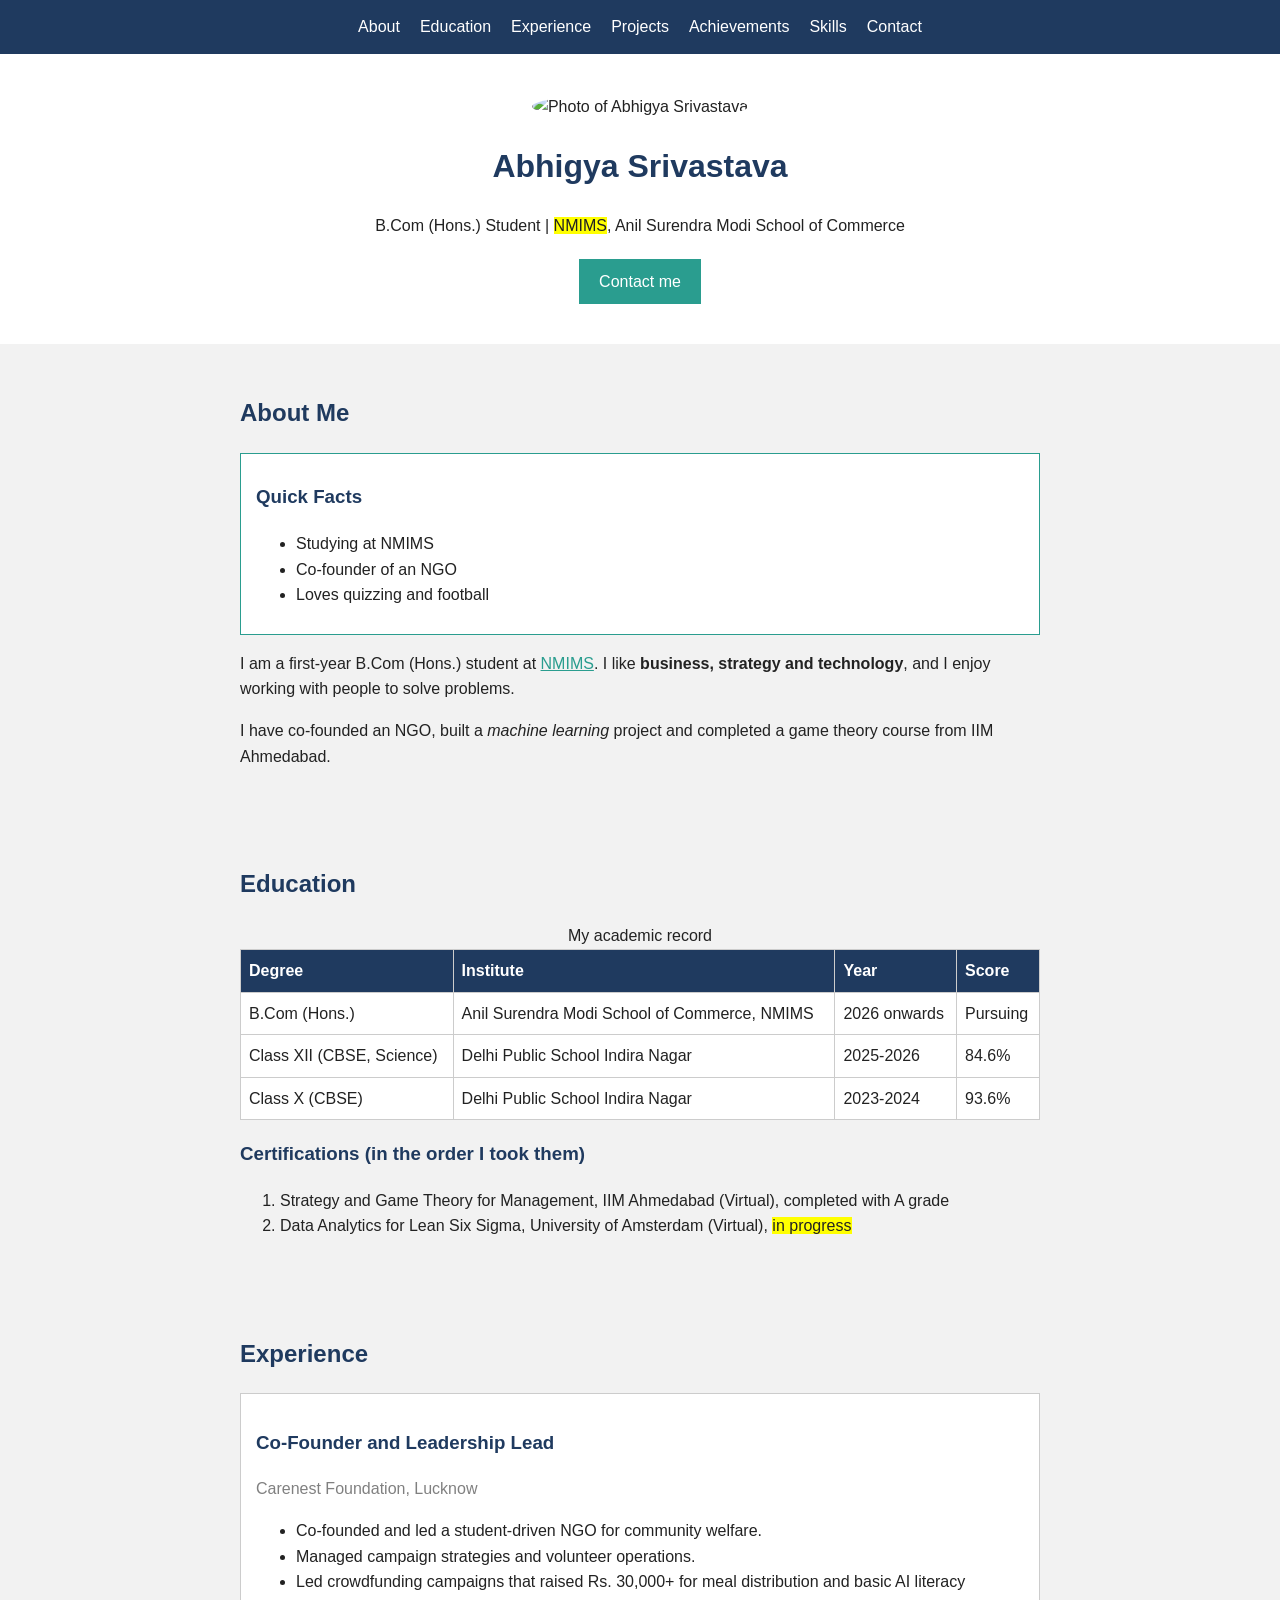
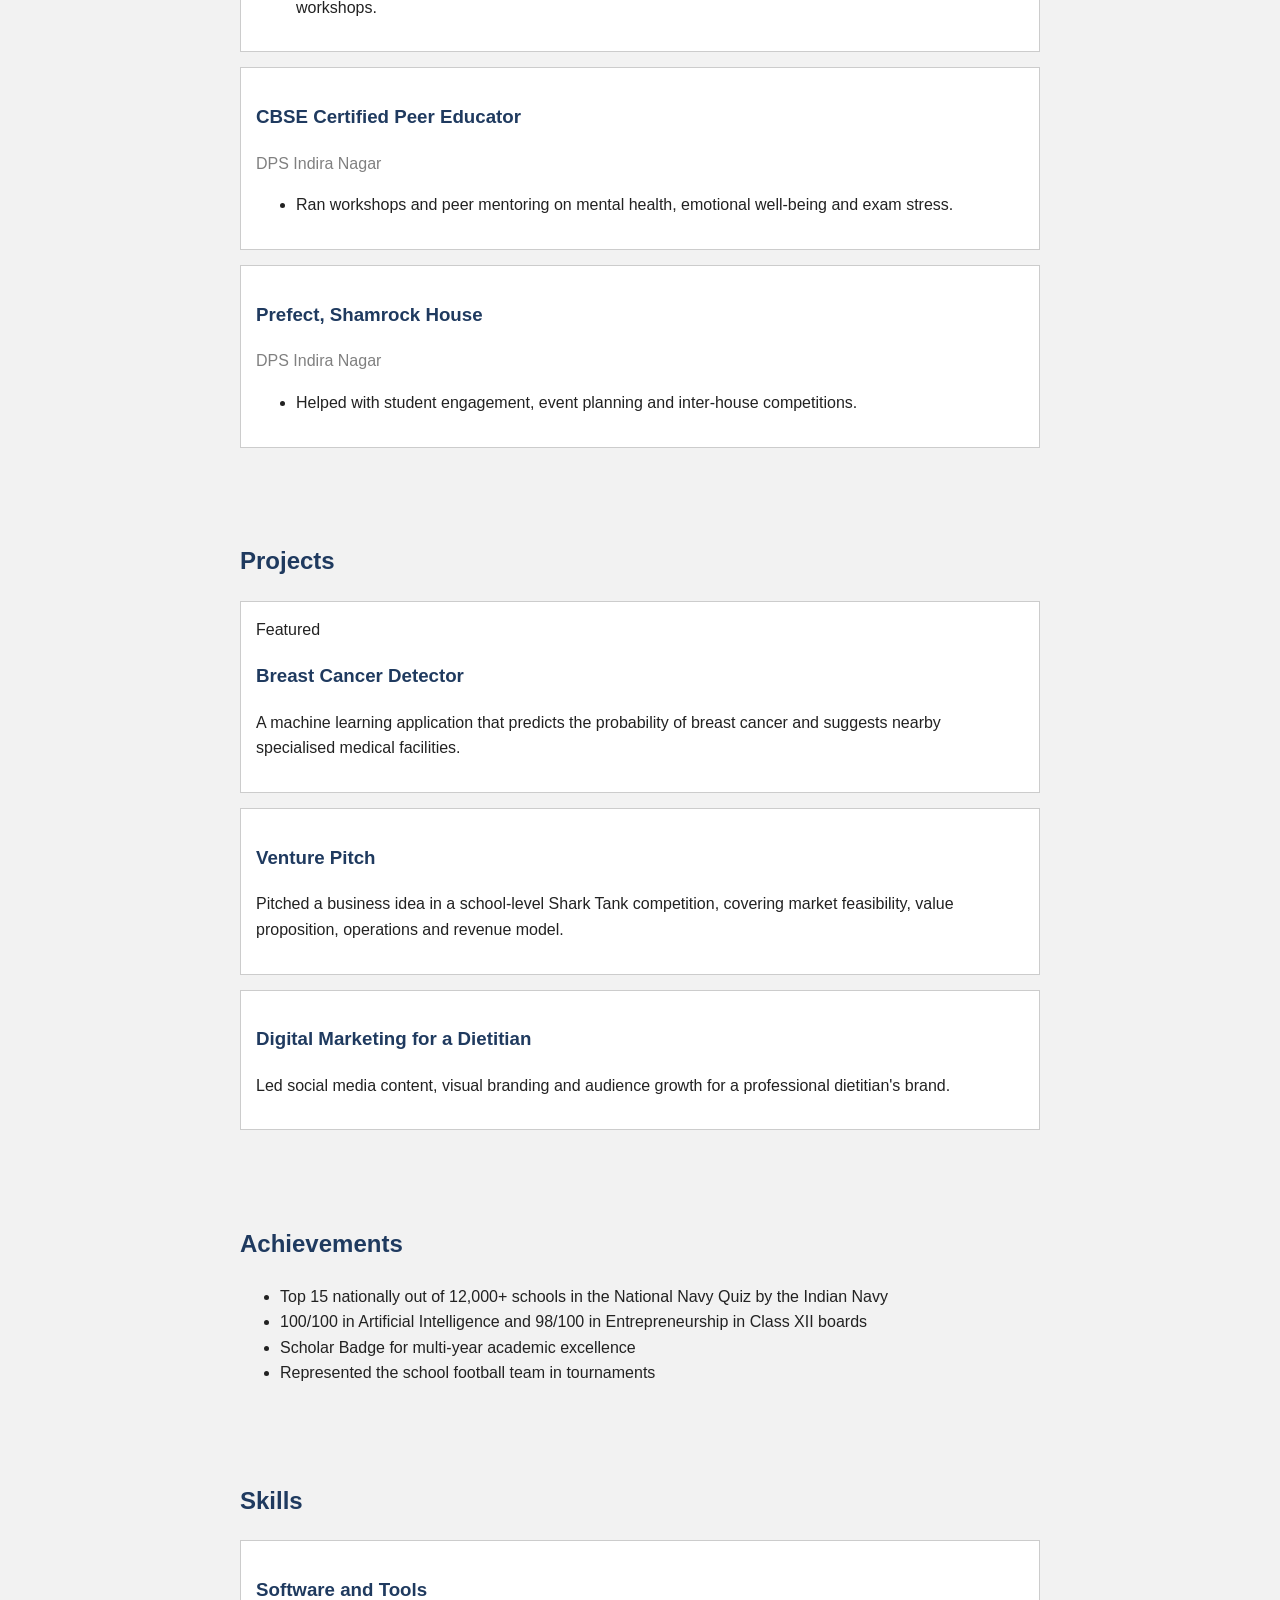
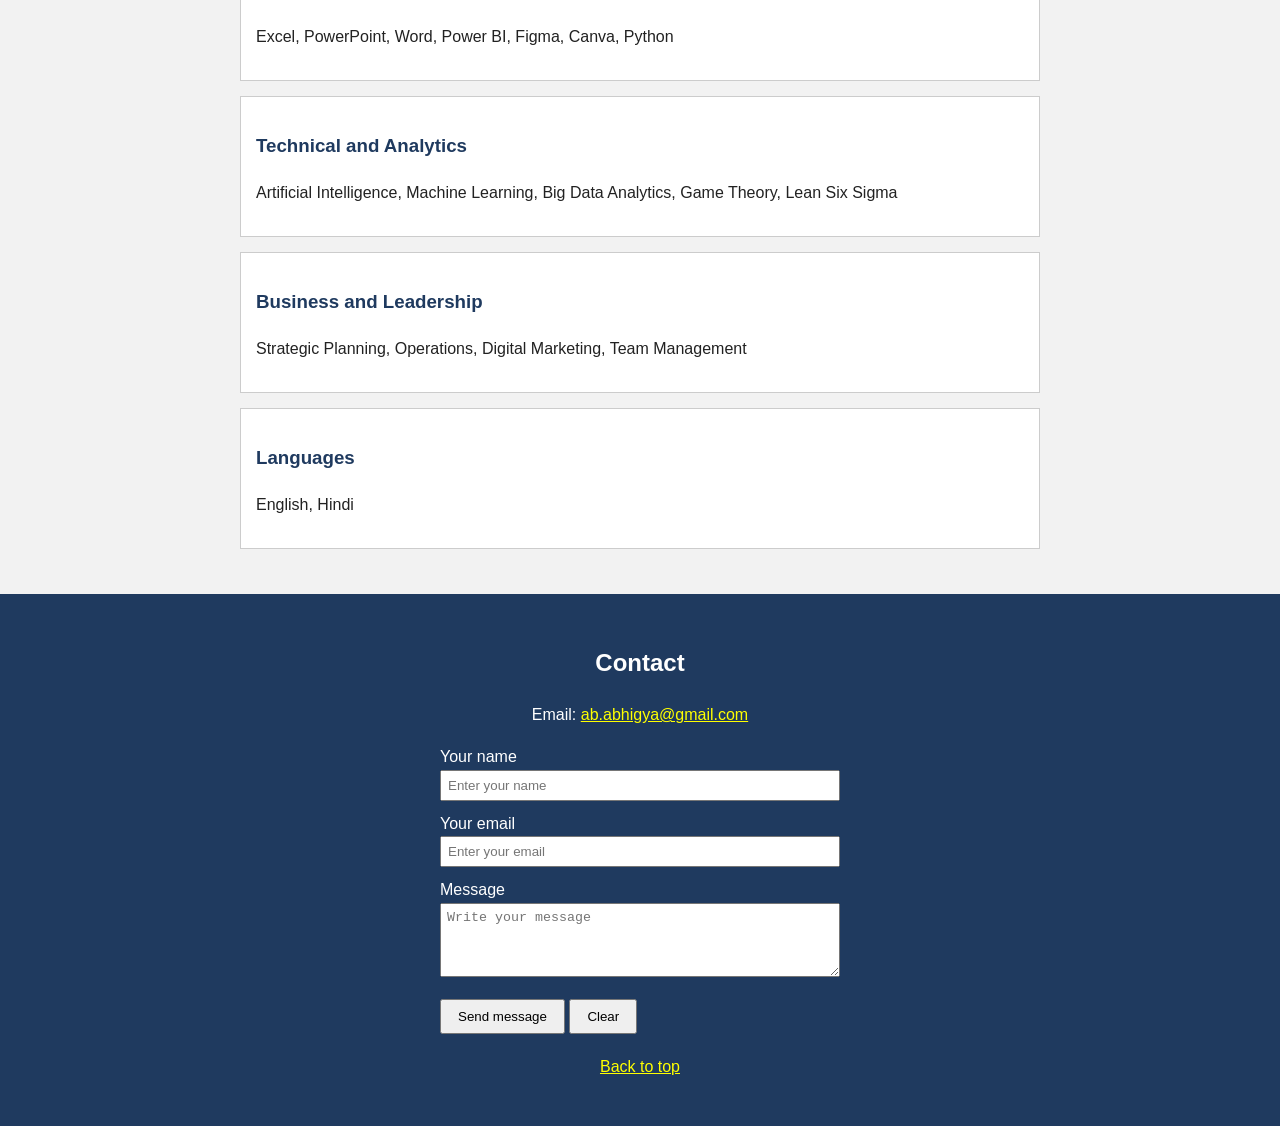
==== index.html @ fe004c6f "Rename Resume Abhigya.html to index.html" ====
<!DOCTYPE html>
<html lang="en">
<head>
  <meta charset="UTF-8">
  <meta name="viewport" content="width=device-width, initial-scale=1">
  <title>Abhigya Srivastava | Resume</title>

  <!-- Google Font -->
  <link href="https://fonts.googleapis.com/css2?family=Poppins:wght@400;500;600&display=swap" rel="stylesheet">

  <!-- External CSS file (the "link" way of adding CSS) -->
  <link rel="stylesheet" href="style.css">
</head>

<body>

  <!-- ========== NAVIGATION (semantic tag: nav) ========== -->
  <nav id="navbar">
    <a href="#about">About</a>
    <a href="#education">Education</a>
    <a href="#experience">Experience</a>
    <a href="#projects">Projects</a>
    <a href="#achievements">Achievements</a>
    <a href="#skills">Skills</a>
    <a href="#contact">Contact</a>
  </nav>

  <!-- ========== HEADER (semantic tag: header) ========== -->
  <header id="top">
    <!-- Image tag with a file path: the photo is inside the images folder -->
    <img src="images/photo.png" alt="Photo of Abhigya Srivastava" class="profile-photo">
    <h1>Abhigya Srivastava</h1>
    <p class="tagline">B.Com (Hons.) Student | <span class="highlight">NMIMS</span>, Anil Surendra Modi School of Commerce</p>
    <a href="#contact" class="button">Contact me</a>
  </header>

  <!-- ========== MAIN CONTENT (semantic tag: main) ========== -->
  <main>

    <!-- ----- About ----- -->
    <section id="about">
      <h2>About Me</h2>

      <!-- aside floats to the right of the text (float property) -->
      <aside class="facts">
        <h3>Quick Facts</h3>
        <ul>
          <li>Studying at NMIMS</li>
          <li>Co-founder of an NGO</li>
          <li>Loves quizzing and football</li>
        </ul>
      </aside>

      <p>
        I am a first-year B.Com (Hons.) student at
        <a href="https://www.nmims.edu" target="_blank">NMIMS</a>.
        I like <strong>business, strategy and technology</strong>, and I enjoy working
        with people to solve problems.
      </p>
      <p>
        I have co-founded an NGO, built a <em>machine learning</em> project and completed
        a game theory course from IIM Ahmedabad.
      </p>
    </section>

    <!-- ----- Education ----- -->
    <section id="education">
      <h2>Education</h2>

      <!-- HTML table -->
      <table>
        <caption>My academic record</caption>
        <thead>
          <tr>
            <th>Degree</th>
            <th>Institute</th>
            <th>Year</th>
            <th>Score</th>
          </tr>
        </thead>
        <tbody>
          <tr>
            <td>B.Com (Hons.)</td>
            <td>Anil Surendra Modi School of Commerce, NMIMS</td>
            <td>2026 onwards</td>
            <td>Pursuing</td>
          </tr>
          <tr>
            <td>Class XII (CBSE, Science)</td>
            <td>Delhi Public School Indira Nagar</td>
            <td>2025-2026</td>
            <td>84.6%</td>
          </tr>
          <tr>
            <td>Class X (CBSE)</td>
            <td>Delhi Public School Indira Nagar</td>
            <td>2023-2024</td>
            <td>93.6%</td>
          </tr>
        </tbody>
      </table>

      <h3>Certifications (in the order I took them)</h3>
      <!-- Ordered list -->
      <ol>
        <li>Strategy and Game Theory for Management, IIM Ahmedabad (Virtual), completed with A grade</li>
        <li>Data Analytics for Lean Six Sigma, University of Amsterdam (Virtual), <span class="highlight">in progress</span></li>
      </ol>
    </section>

    <!-- ----- Experience ----- -->
    <section id="experience">
      <h2>Experience</h2>

      <article class="card">
        <h3>Co-Founder and Leadership Lead</h3>
        <p class="place">Carenest Foundation, Lucknow</p>
        <!-- Unordered list -->
        <ul>
          <li>Co-founded and led a student-driven NGO for community welfare.</li>
          <li>Managed campaign strategies and volunteer operations.</li>
          <li>Led crowdfunding campaigns that raised Rs. 30,000+ for meal distribution and basic AI literacy workshops.</li>
        </ul>
      </article>

      <article class="card">
        <h3>CBSE Certified Peer Educator</h3>
        <p class="place">DPS Indira Nagar</p>
        <ul>
          <li>Ran workshops and peer mentoring on mental health, emotional well-being and exam stress.</li>
        </ul>
      </article>

      <article class="card">
        <h3>Prefect, Shamrock House</h3>
        <p class="place">DPS Indira Nagar</p>
        <ul>
          <li>Helped with student engagement, event planning and inter-house competitions.</li>
        </ul>
      </article>
    </section>

    <!-- ----- Projects ----- -->
    <section id="projects">
      <h2>Projects</h2>

      <article class="card">
        <span class="badge">Featured</span>
        <h3>Breast Cancer Detector</h3>
        <p>
          A machine learning application that predicts the probability of breast cancer
          and suggests nearby specialised medical facilities.
        </p>
      </article>

      <article class="card">
        <h3>Venture Pitch</h3>
        <p>
          Pitched a business idea in a school-level Shark Tank competition, covering
          market feasibility, value proposition, operations and revenue model.
        </p>
      </article>

      <article class="card">
        <h3>Digital Marketing for a Dietitian</h3>
        <p>
          Led social media content, visual branding and audience growth for a
          professional dietitian's brand.
        </p>
      </article>
    </section>

    <!-- ----- Achievements ----- -->
    <section id="achievements">
      <h2>Achievements</h2>
      <ul>
        <li>Top 15 nationally out of 12,000+ schools in the National Navy Quiz by the Indian Navy</li>
        <li>100/100 in Artificial Intelligence and 98/100 in Entrepreneurship in Class XII boards</li>
        <li>Scholar Badge for multi-year academic excellence</li>
        <li>Represented the school football team in tournaments</li>
      </ul>
    </section>

    <!-- ----- Skills ----- -->
    <section id="skills">
      <h2>Skills</h2>

      <div class="skills-grid">
        <div class="card">
          <h3>Software and Tools</h3>
          <p>Excel, PowerPoint, Word, Power BI, Figma, Canva, Python</p>
        </div>

        <div class="card">
          <h3>Technical and Analytics</h3>
          <p>Artificial Intelligence, Machine Learning, Big Data Analytics, Game Theory, Lean Six Sigma</p>
        </div>

        <div class="card">
          <h3>Business and Leadership</h3>
          <p>Strategic Planning, Operations, Digital Marketing, Team Management</p>
        </div>

        <div class="card">
          <h3>Languages</h3>
          <p>English, Hindi</p>
        </div>
      </div>
    </section>

  </main>

  <!-- ========== FOOTER with a form (semantic tag: footer) ========== -->
  <footer id="contact">
    <h2>Contact</h2>
    <p>Email: <a href="mailto:ab.abhigya@gmail.com">ab.abhigya@gmail.com</a></p>

    <!-- Form with labels, names, a button and submit -->
    <form action="mailto:ab.abhigya@gmail.com" method="post" enctype="text/plain">
      <label for="fullname">Your name</label>
      <input type="text" id="fullname" name="fullname" placeholder="Enter your name" required>

      <label for="email">Your email</label>
      <input type="email" id="email" name="email" placeholder="Enter your email" required>

      <label for="message">Message</label>
      <textarea id="message" name="message" rows="4" placeholder="Write your message"></textarea>

      <button type="submit">Send message</button>
      <button type="reset" class="reset">Clear</button>
    </form>

    <p><a href="#top">Back to top</a></p>
  </footer>

</body>
</html>
---- style.css ----
/* Colours: dark blue #1f3a5f, teal #2a9d8f, light grey #f2f2f2 */

body {
  font-family: Arial, sans-serif;
  margin: 0;
  background-color: #f2f2f2;
  color: #222222;
  line-height: 1.6;
}

h1, h2, h3 {
  color: #1f3a5f;
}

a {
  color: #2a9d8f;
}

a:hover {
  color: #1f3a5f;
}

/* navigation bar */
#navbar {
  display: flex;
  justify-content: center;
  gap: 20px;
  padding: 14px;
  background-color: #1f3a5f;
  position: sticky;
  top: 0;
}

#navbar a {
  color: white;
  text-decoration: none;
}

#navbar a:hover {
  color: yellow;
}

/* top section */
#top {
  text-align: center;
  padding: 40px 20px;
  background-color: white;
}

.profile-photo {
  width: 150px;
  height: 150px;
  border-radius: 50%;
}

.tagline {
  margin: 4px 0;
}

.highlight {
  background-color: yellow;
}

.button {
  display: inline-block;
  margin-top: 16px;
  padding: 10px 20px;
  background-color: #2a9d8f;
  color: white;
  text-decoration: none;
}

.button:hover {
  background-color: #1f3a5f;
  color: white;
}

/* sections */
section {
  max-width: 800px;
  margin: 0 auto;
  padding: 30px 20px;
}

.card {
  background-color: white;
  padding: 15px;
  margin-bottom: 15px;
  border: 1px solid #cccccc;
}

.place {
  color: gray;
}

.facts {
  background-color: white;
  border: 1px solid #2a9d8f;
  padding: 10px 15px;
  margin-bottom: 15px;
}

/* table */
table {
  width: 100%;
  border-collapse: collapse;
  background-color: white;
}

th, td {
  border: 1px solid #cccccc;
  padding: 8px;
  text-align: left;
}

th {
  background-color: #1f3a5f;
  color: white;
}

/* contact form */
#contact {
  text-align: center;
  padding: 30px 20px;
  background-color: #1f3a5f;
  color: white;
}

#contact h2 {
  color: white;
}

#contact a {
  color: yellow;
}

form {
  max-width: 400px;
  margin: 0 auto 20px;
  text-align: left;
}

label {
  display: block;
  margin-top: 10px;
}

input, textarea {
  width: 100%;
  padding: 6px;
  box-sizing: border-box;
}

button {
  margin-top: 15px;
  padding: 8px 16px;
  cursor: pointer;
}
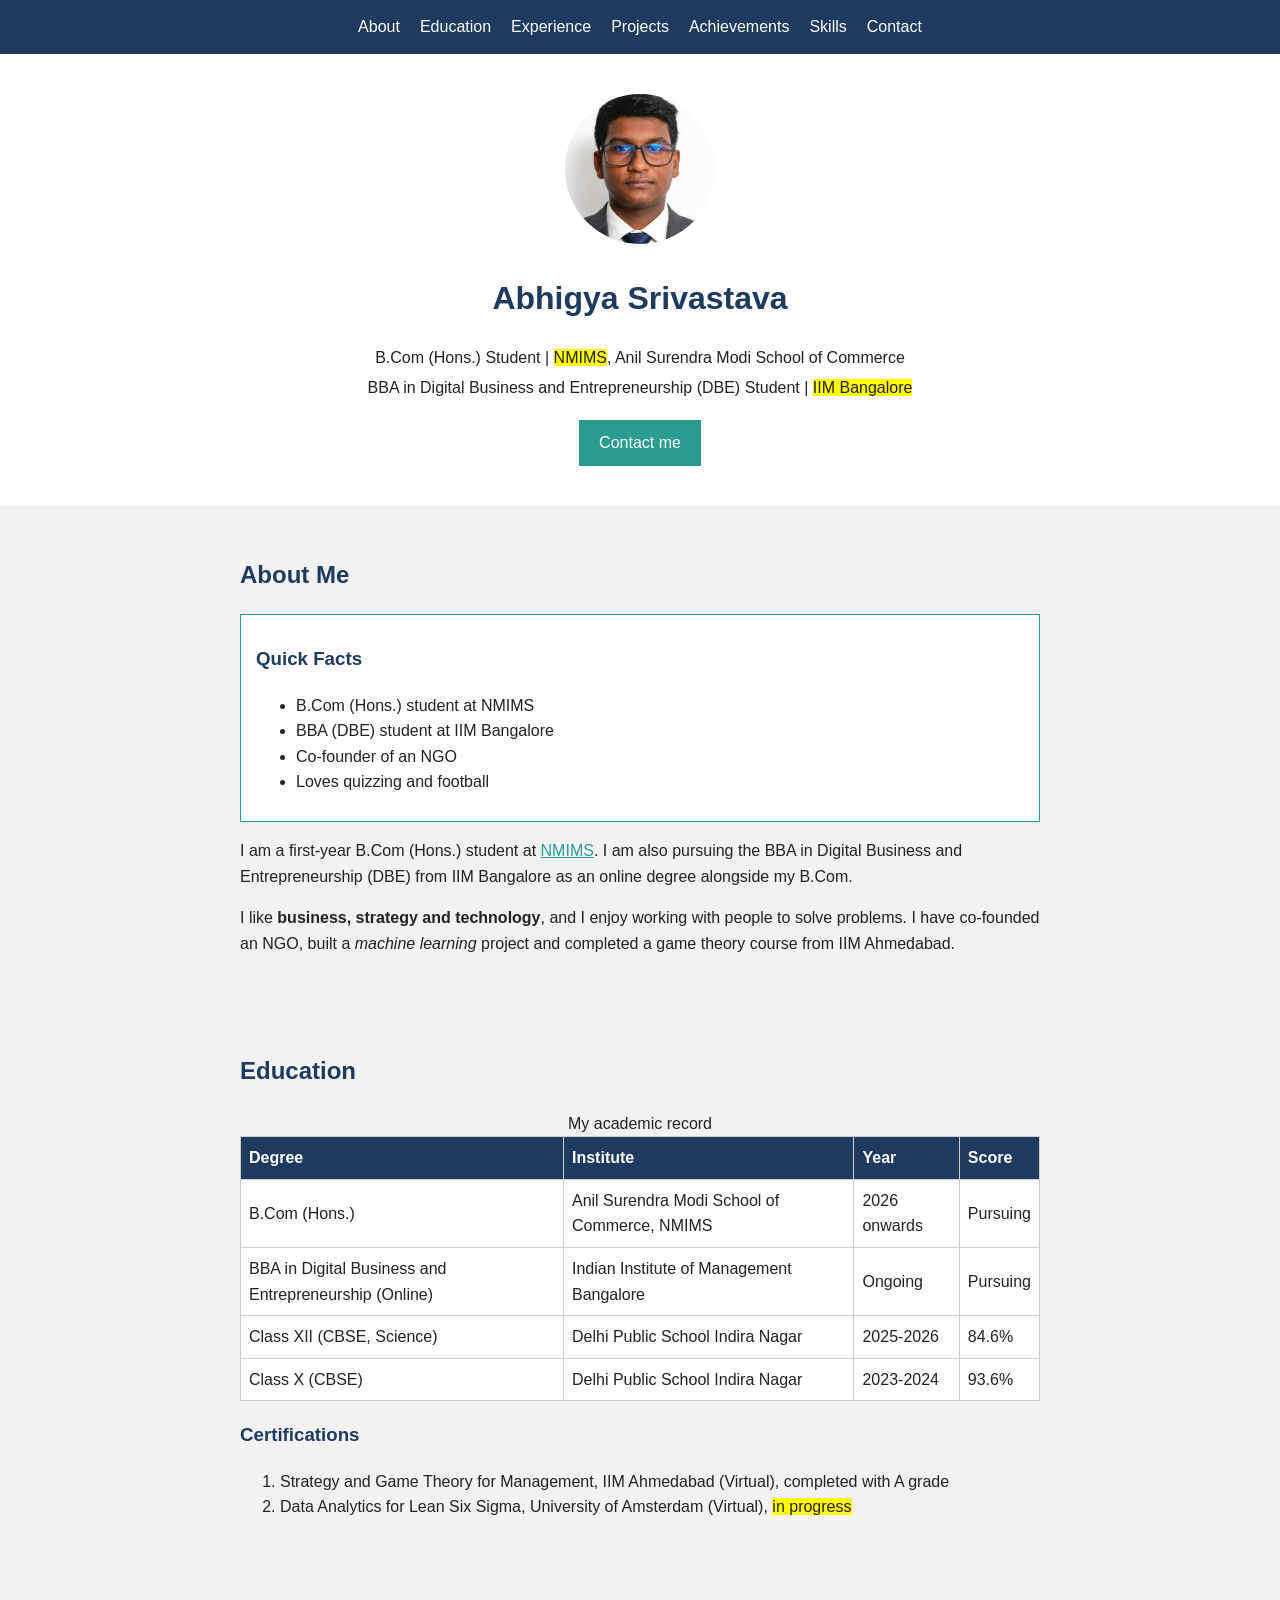
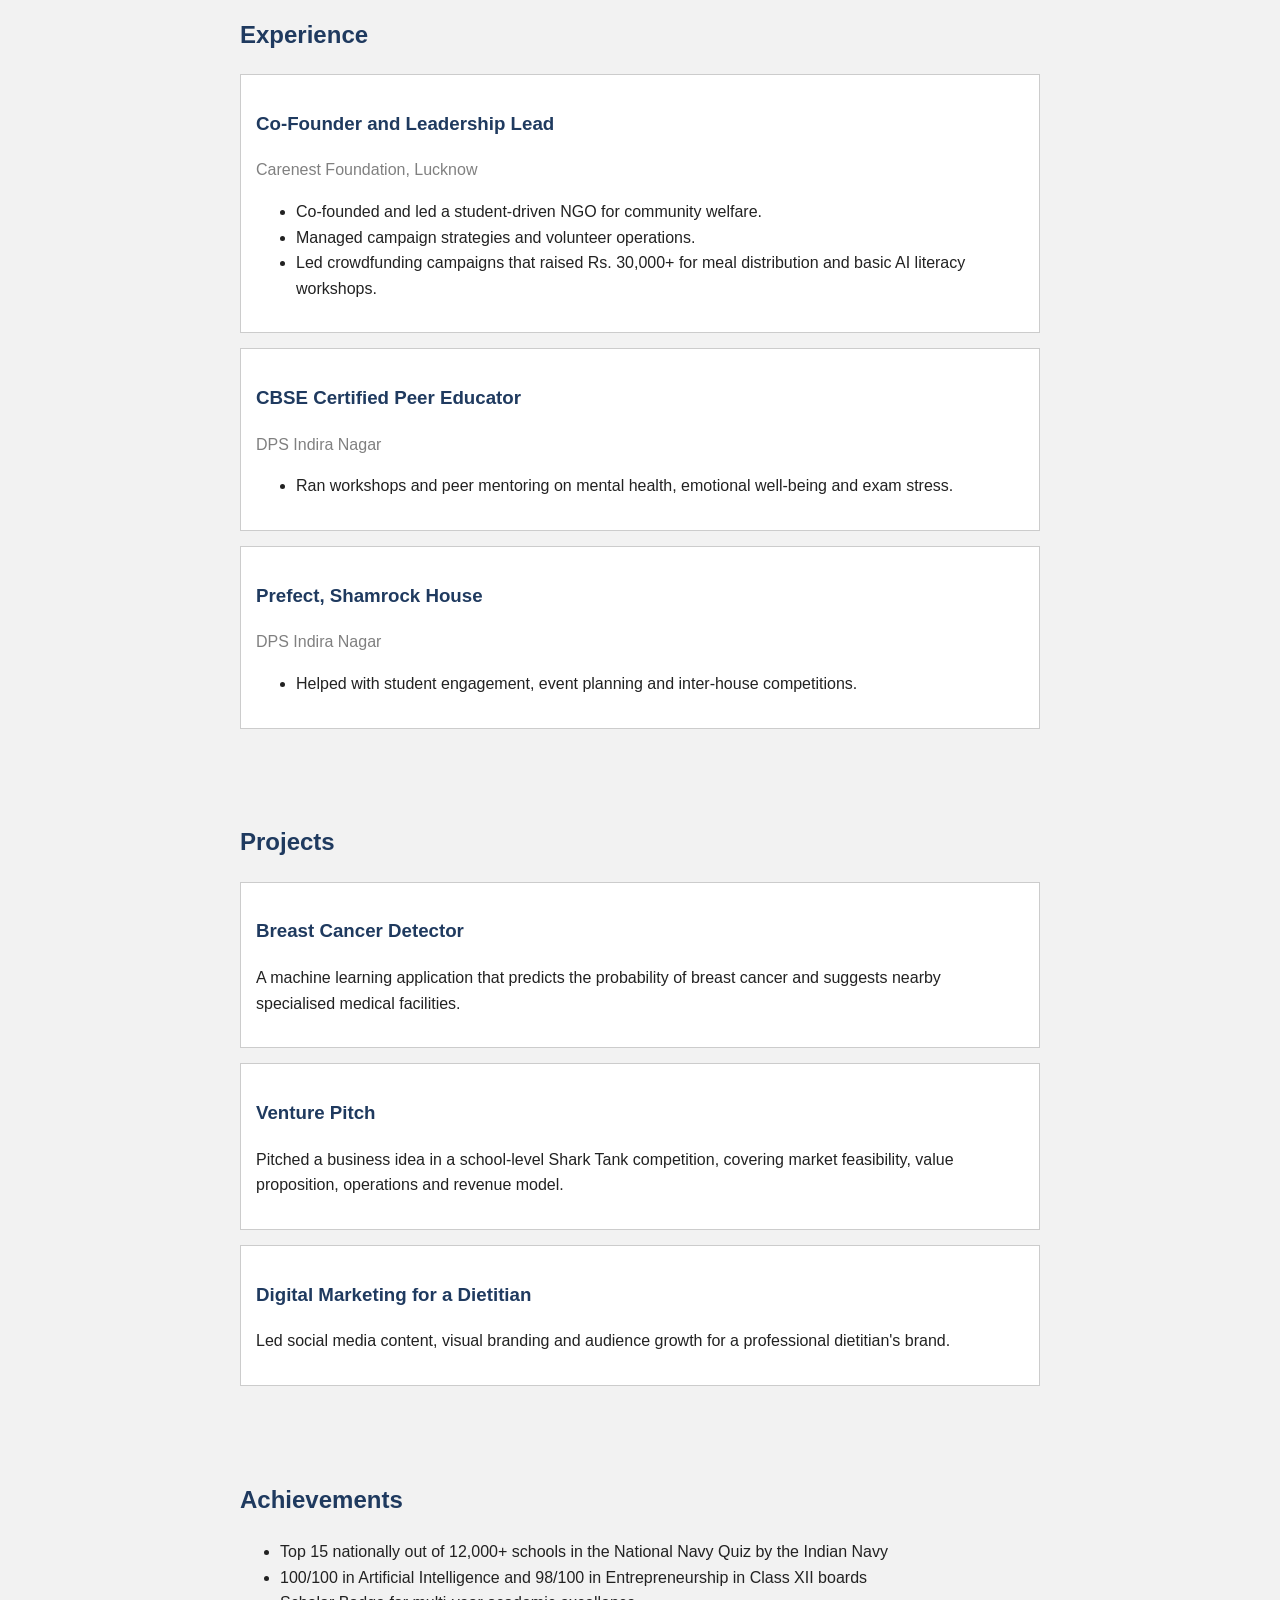
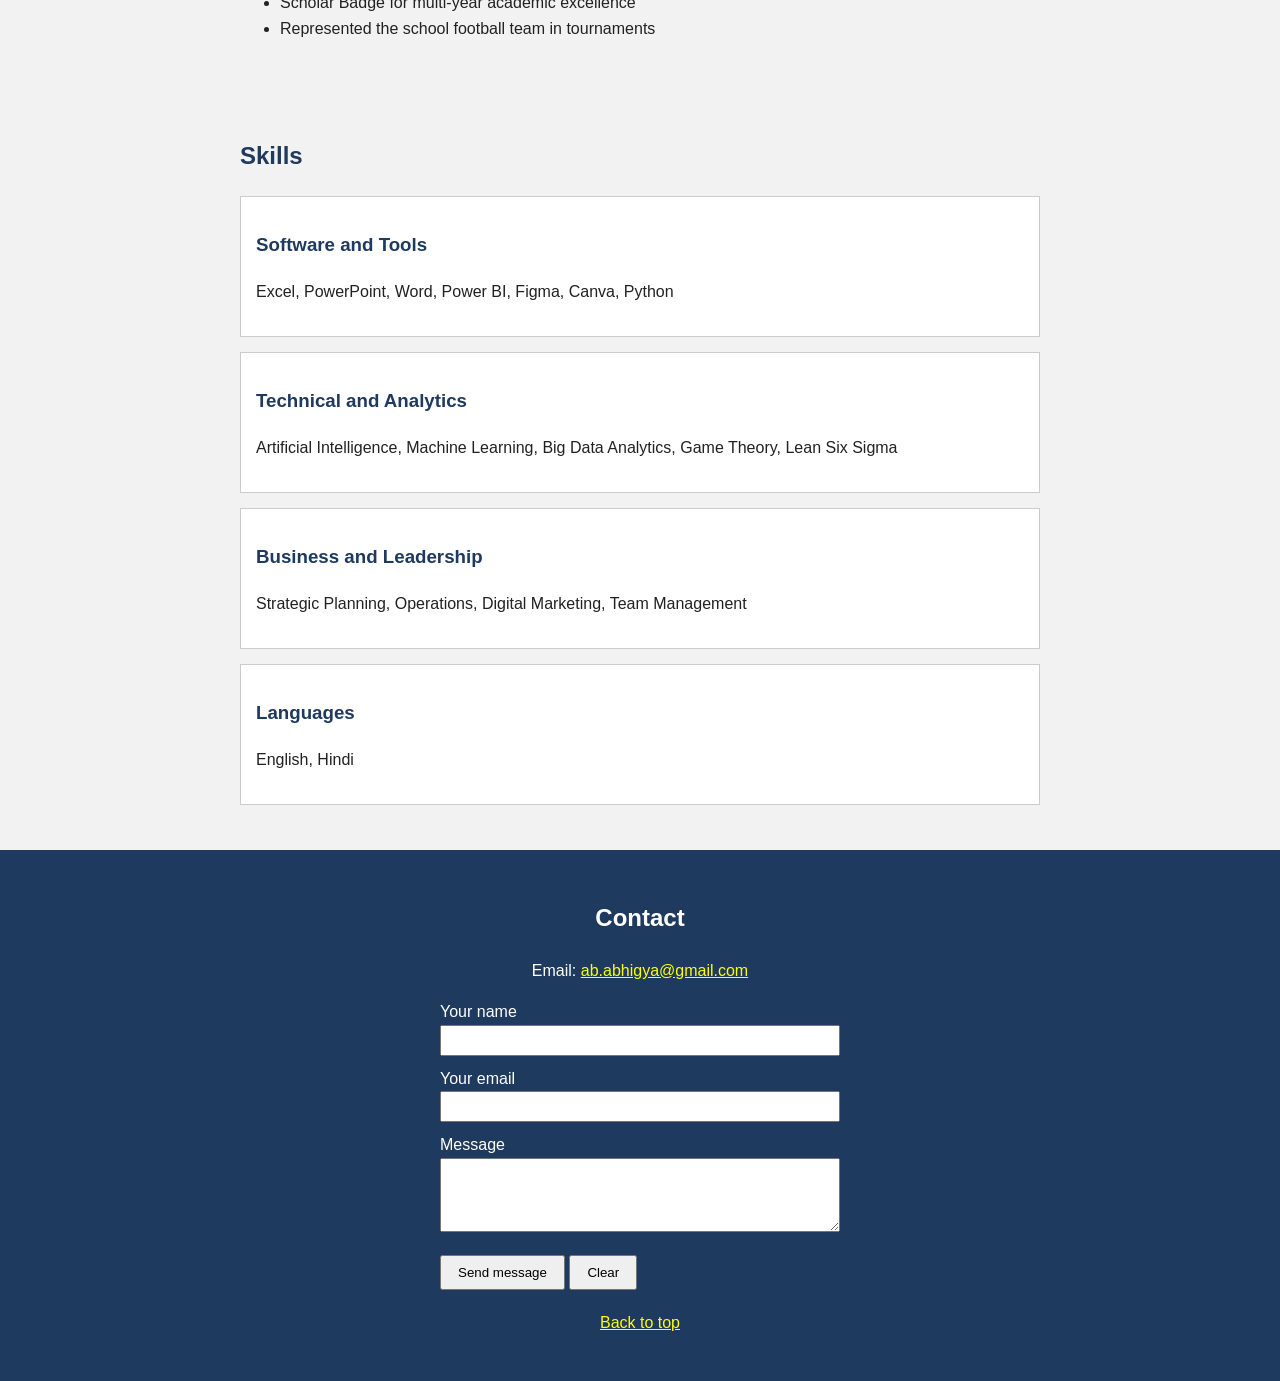
==== commit bbf3bddd: "Update index.html" ====
--- a/index.html
+++ b/index.html
@@ -5,16 +5,13 @@
   <meta name="viewport" content="width=device-width, initial-scale=1">
   <title>Abhigya Srivastava | Resume</title>
 
-  <!-- Google Font -->
-  <link href="https://fonts.googleapis.com/css2?family=Poppins:wght@400;500;600&display=swap" rel="stylesheet">
-
-  <!-- External CSS file (the "link" way of adding CSS) -->
+  <!-- Link to my CSS file -->
   <link rel="stylesheet" href="style.css">
 </head>
 
 <body>
 
-  <!-- ========== NAVIGATION (semantic tag: nav) ========== -->
+  <!-- Navigation bar -->
   <nav id="navbar">
     <a href="#about">About</a>
     <a href="#education">Education</a>
@@ -25,49 +22,50 @@
     <a href="#contact">Contact</a>
   </nav>
 
-  <!-- ========== HEADER (semantic tag: header) ========== -->
+  <!-- Top section with photo and name -->
   <header id="top">
-    <!-- Image tag with a file path: the photo is inside the images folder -->
-    <img src="images/photo.png" alt="Photo of Abhigya Srivastava" class="profile-photo">
+    <!-- The photo file must be in the same folder as this file and named photo.png -->
+    <img src="photo.png" alt="Photo of Abhigya Srivastava" class="profile-photo">
     <h1>Abhigya Srivastava</h1>
     <p class="tagline">B.Com (Hons.) Student | <span class="highlight">NMIMS</span>, Anil Surendra Modi School of Commerce</p>
+    <p class="tagline">BBA in Digital Business and Entrepreneurship (DBE) Student | <span class="highlight">IIM Bangalore</span></p>
     <a href="#contact" class="button">Contact me</a>
   </header>
 
-  <!-- ========== MAIN CONTENT (semantic tag: main) ========== -->
   <main>
 
-    <!-- ----- About ----- -->
+    <!-- About -->
     <section id="about">
       <h2>About Me</h2>
 
-      <!-- aside floats to the right of the text (float property) -->
-      <aside class="facts">
+      <div class="facts">
         <h3>Quick Facts</h3>
         <ul>
-          <li>Studying at NMIMS</li>
+          <li>B.Com (Hons.) student at NMIMS</li>
+          <li>BBA (DBE) student at IIM Bangalore</li>
           <li>Co-founder of an NGO</li>
           <li>Loves quizzing and football</li>
         </ul>
-      </aside>
+      </div>
 
       <p>
         I am a first-year B.Com (Hons.) student at
         <a href="https://www.nmims.edu" target="_blank">NMIMS</a>.
-        I like <strong>business, strategy and technology</strong>, and I enjoy working
-        with people to solve problems.
+        I am also pursuing the BBA in Digital Business and Entrepreneurship (DBE) from
+        IIM Bangalore as an online degree alongside my B.Com.
       </p>
       <p>
-        I have co-founded an NGO, built a <em>machine learning</em> project and completed
-        a game theory course from IIM Ahmedabad.
+        I like <strong>business, strategy and technology</strong>, and I enjoy working
+        with people to solve problems. I have co-founded an NGO, built a
+        <em>machine learning</em> project and completed a game theory course from
+        IIM Ahmedabad.
       </p>
     </section>
 
-    <!-- ----- Education ----- -->
+    <!-- Education -->
     <section id="education">
       <h2>Education</h2>
 
-      <!-- HTML table -->
       <table>
         <caption>My academic record</caption>
         <thead>
@@ -86,6 +84,12 @@
             <td>Pursuing</td>
           </tr>
           <tr>
+            <td>BBA in Digital Business and Entrepreneurship (Online)</td>
+            <td>Indian Institute of Management Bangalore</td>
+            <td>Ongoing</td>
+            <td>Pursuing</td>
+          </tr>
+          <tr>
             <td>Class XII (CBSE, Science)</td>
             <td>Delhi Public School Indira Nagar</td>
             <td>2025-2026</td>
@@ -100,77 +104,74 @@
         </tbody>
       </table>
 
-      <h3>Certifications (in the order I took them)</h3>
-      <!-- Ordered list -->
+      <h3>Certifications</h3>
       <ol>
         <li>Strategy and Game Theory for Management, IIM Ahmedabad (Virtual), completed with A grade</li>
         <li>Data Analytics for Lean Six Sigma, University of Amsterdam (Virtual), <span class="highlight">in progress</span></li>
       </ol>
     </section>
 
-    <!-- ----- Experience ----- -->
+    <!-- Experience -->
     <section id="experience">
       <h2>Experience</h2>
 
-      <article class="card">
+      <div class="card">
         <h3>Co-Founder and Leadership Lead</h3>
         <p class="place">Carenest Foundation, Lucknow</p>
-        <!-- Unordered list -->
         <ul>
           <li>Co-founded and led a student-driven NGO for community welfare.</li>
           <li>Managed campaign strategies and volunteer operations.</li>
           <li>Led crowdfunding campaigns that raised Rs. 30,000+ for meal distribution and basic AI literacy workshops.</li>
         </ul>
-      </article>
-
-      <article class="card">
+      </div>
+
+      <div class="card">
         <h3>CBSE Certified Peer Educator</h3>
         <p class="place">DPS Indira Nagar</p>
         <ul>
           <li>Ran workshops and peer mentoring on mental health, emotional well-being and exam stress.</li>
         </ul>
-      </article>
-
-      <article class="card">
+      </div>
+
+      <div class="card">
         <h3>Prefect, Shamrock House</h3>
         <p class="place">DPS Indira Nagar</p>
         <ul>
           <li>Helped with student engagement, event planning and inter-house competitions.</li>
         </ul>
-      </article>
-    </section>
-
-    <!-- ----- Projects ----- -->
+      </div>
+    </section>
+
+    <!-- Projects -->
     <section id="projects">
       <h2>Projects</h2>
 
-      <article class="card">
-        <span class="badge">Featured</span>
+      <div class="card">
         <h3>Breast Cancer Detector</h3>
         <p>
           A machine learning application that predicts the probability of breast cancer
           and suggests nearby specialised medical facilities.
         </p>
-      </article>
-
-      <article class="card">
+      </div>
+
+      <div class="card">
         <h3>Venture Pitch</h3>
         <p>
           Pitched a business idea in a school-level Shark Tank competition, covering
           market feasibility, value proposition, operations and revenue model.
         </p>
-      </article>
-
-      <article class="card">
+      </div>
+
+      <div class="card">
         <h3>Digital Marketing for a Dietitian</h3>
         <p>
           Led social media content, visual branding and audience growth for a
           professional dietitian's brand.
         </p>
-      </article>
-    </section>
-
-    <!-- ----- Achievements ----- -->
+      </div>
+    </section>
+
+    <!-- Achievements -->
     <section id="achievements">
       <h2>Achievements</h2>
       <ul>
@@ -181,53 +182,50 @@
       </ul>
     </section>
 
-    <!-- ----- Skills ----- -->
+    <!-- Skills -->
     <section id="skills">
       <h2>Skills</h2>
 
-      <div class="skills-grid">
-        <div class="card">
-          <h3>Software and Tools</h3>
-          <p>Excel, PowerPoint, Word, Power BI, Figma, Canva, Python</p>
-        </div>
-
-        <div class="card">
-          <h3>Technical and Analytics</h3>
-          <p>Artificial Intelligence, Machine Learning, Big Data Analytics, Game Theory, Lean Six Sigma</p>
-        </div>
-
-        <div class="card">
-          <h3>Business and Leadership</h3>
-          <p>Strategic Planning, Operations, Digital Marketing, Team Management</p>
-        </div>
-
-        <div class="card">
-          <h3>Languages</h3>
-          <p>English, Hindi</p>
-        </div>
+      <div class="card">
+        <h3>Software and Tools</h3>
+        <p>Excel, PowerPoint, Word, Power BI, Figma, Canva, Python</p>
+      </div>
+
+      <div class="card">
+        <h3>Technical and Analytics</h3>
+        <p>Artificial Intelligence, Machine Learning, Big Data Analytics, Game Theory, Lean Six Sigma</p>
+      </div>
+
+      <div class="card">
+        <h3>Business and Leadership</h3>
+        <p>Strategic Planning, Operations, Digital Marketing, Team Management</p>
+      </div>
+
+      <div class="card">
+        <h3>Languages</h3>
+        <p>English, Hindi</p>
       </div>
     </section>
 
   </main>
 
-  <!-- ========== FOOTER with a form (semantic tag: footer) ========== -->
+  <!-- Contact form -->
   <footer id="contact">
     <h2>Contact</h2>
     <p>Email: <a href="mailto:ab.abhigya@gmail.com">ab.abhigya@gmail.com</a></p>
 
-    <!-- Form with labels, names, a button and submit -->
     <form action="mailto:ab.abhigya@gmail.com" method="post" enctype="text/plain">
       <label for="fullname">Your name</label>
-      <input type="text" id="fullname" name="fullname" placeholder="Enter your name" required>
+      <input type="text" id="fullname" name="fullname" required>
 
       <label for="email">Your email</label>
-      <input type="email" id="email" name="email" placeholder="Enter your email" required>
+      <input type="email" id="email" name="email" required>
 
       <label for="message">Message</label>
-      <textarea id="message" name="message" rows="4" placeholder="Write your message"></textarea>
+      <textarea id="message" name="message" rows="4"></textarea>
 
       <button type="submit">Send message</button>
-      <button type="reset" class="reset">Clear</button>
+      <button type="reset">Clear</button>
     </form>
 
     <p><a href="#top">Back to top</a></p>
